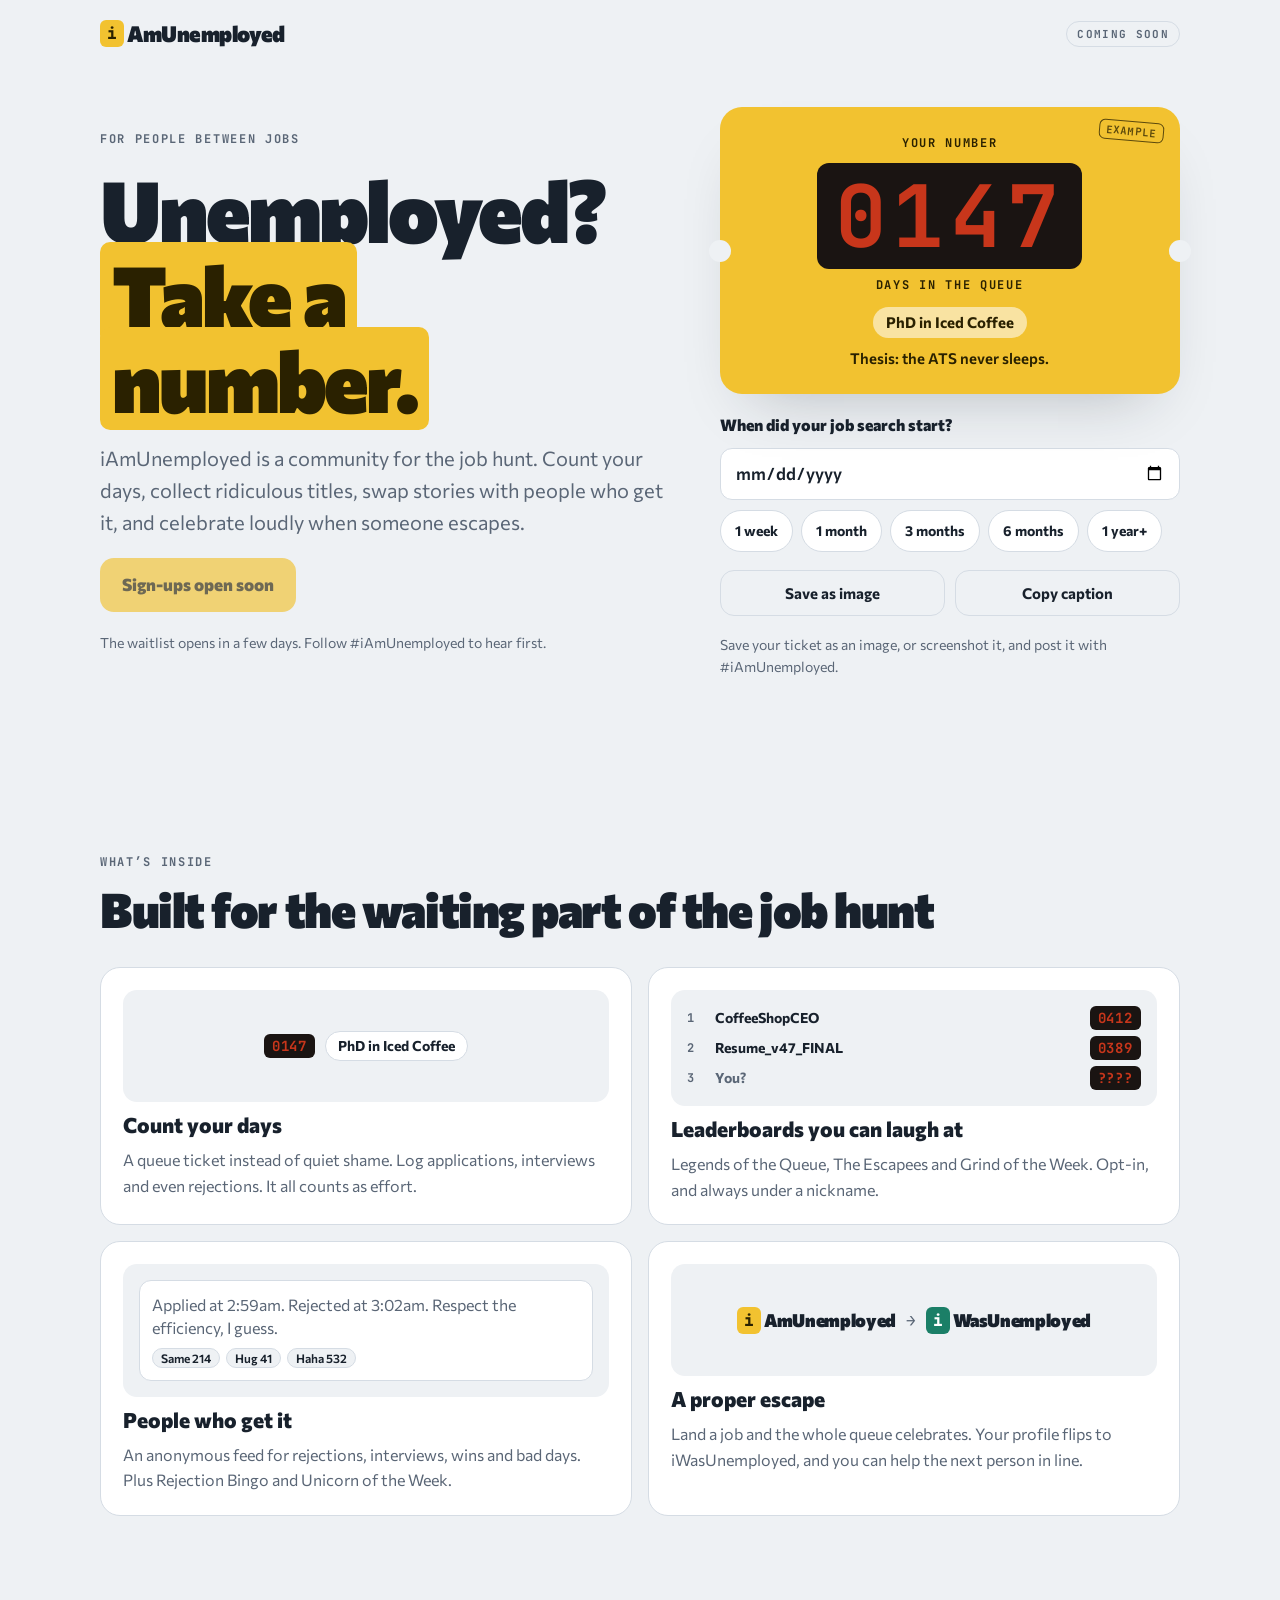
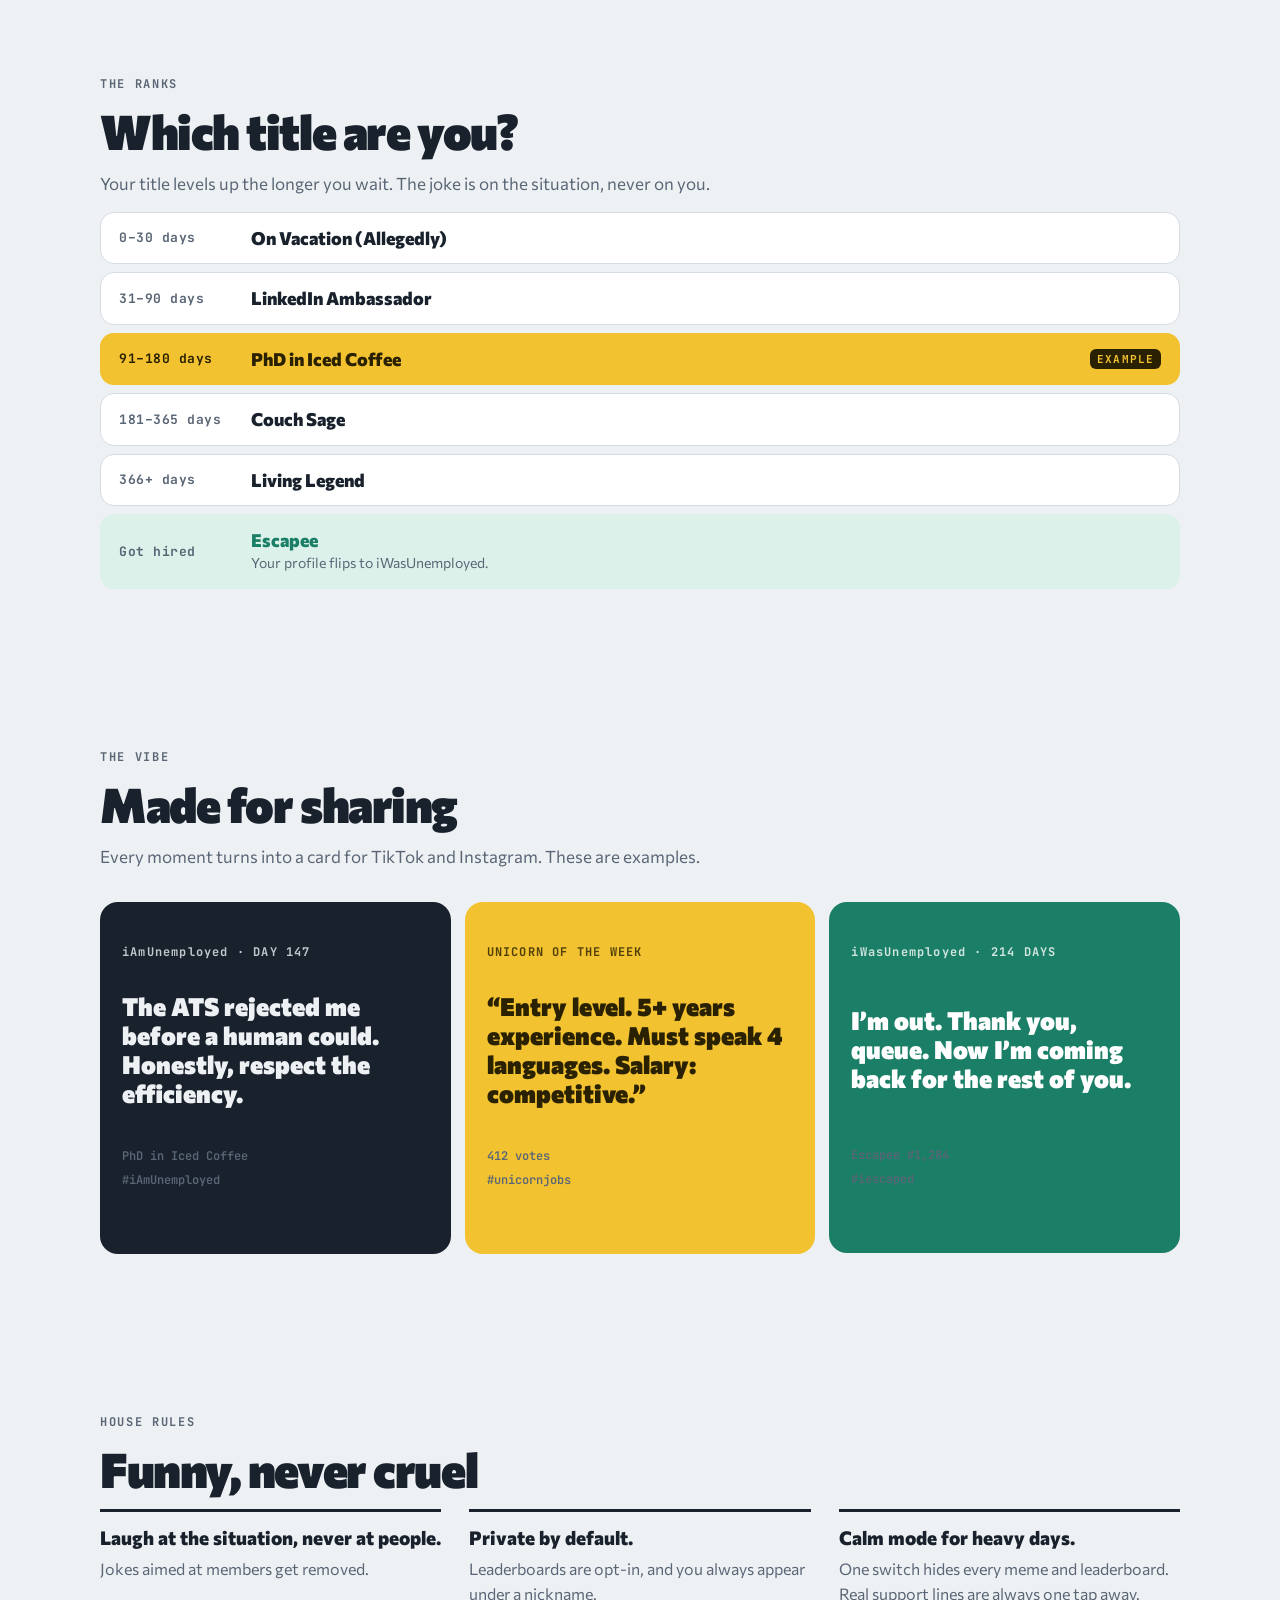
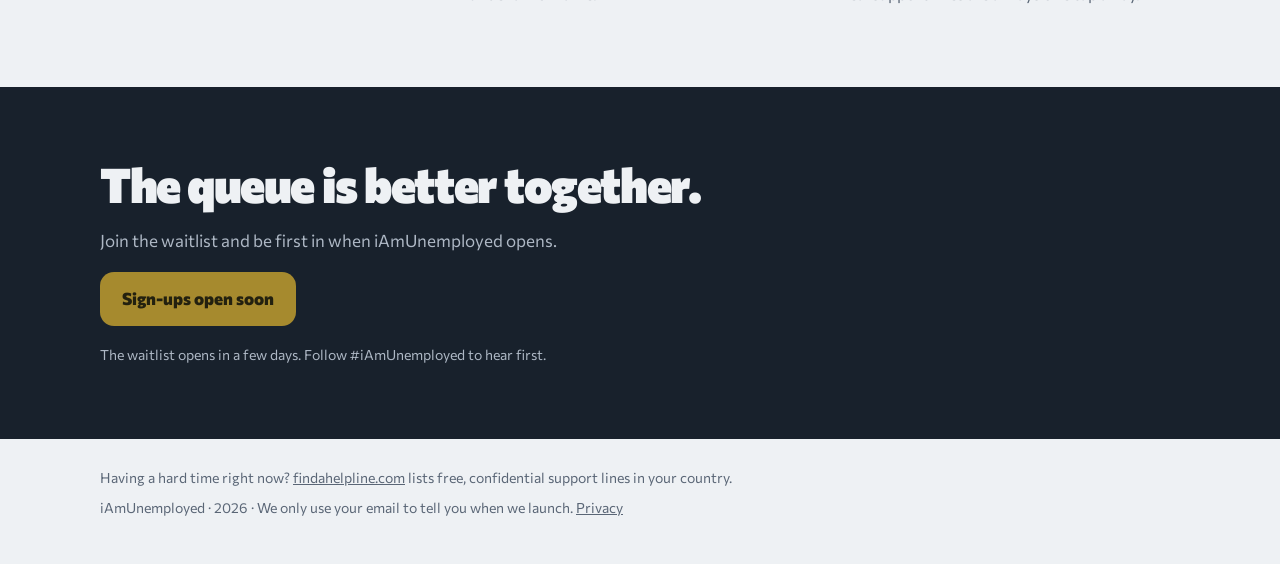
==== site/index.html @ 846696a0 "Add iAmUnemployed waitlist site, prototype and docs Co-Authored-By: Claude Opus 5.5 <noreply@anthrop" ====
<!doctype html>
<html lang="en">
<head>
<meta charset="utf-8">
<meta name="viewport" content="width=device-width, initial-scale=1">
<title>iAmUnemployed · Unemployed? Take a number.</title>
<meta name="description" content="A community for people between jobs. Count your days, collect ridiculous titles, swap stories with people who get it, and celebrate when someone escapes. Join the waitlist.">
<meta name="theme-color" content="#EEF1F4" media="(prefers-color-scheme: light)">
<meta name="theme-color" content="#11161C" media="(prefers-color-scheme: dark)">
<link rel="icon" href="favicon.svg" type="image/svg+xml">
<link rel="icon" href="favicon-32.png" sizes="32x32" type="image/png">
<link rel="apple-touch-icon" href="apple-touch-icon.png">

<!-- Link previews (WhatsApp, Messenger, X, LinkedIn). Replace YOUR-DOMAIN with your real domain, for example iamunemployed.co -->
<meta property="og:type" content="website">
<meta property="og:site_name" content="iAmUnemployed">
<meta property="og:title" content="Unemployed? Take a number.">
<meta property="og:description" content="A community for people between jobs. Count your days, collect ridiculous titles, and celebrate when someone escapes.">
<meta property="og:image" content="https://YOUR-DOMAIN/og-image.png">
<meta property="og:image:width" content="1200">
<meta property="og:image:height" content="630">
<meta property="og:image:alt" content="A yellow queue ticket: your number 0147, days in the queue, PhD in Iced Coffee.">
<meta name="twitter:card" content="summary_large_image">

<link rel="preconnect" href="https://fonts.googleapis.com">
<link rel="preconnect" href="https://fonts.gstatic.com" crossorigin>
<link rel="stylesheet" href="https://fonts.googleapis.com/css2?family=Commissioner:wght@400;500;600;700;800;900&family=JetBrains+Mono:wght@500;700&display=swap">

<!-- Visit counts without cookies. On Netlify (or any host other than Cloudflare Pages), remove the comment marks around
     the next line and paste your token from Cloudflare Web Analytics. On Cloudflare Pages you only turn it on in the dashboard.
<script defer src="https://static.cloudflareinsights.com/beacon.min.js" data-cf-beacon='{"token": "YOUR-TOKEN"}'></script>
-->

<style>
/* Layout: mobile-first single column; on wide screens the hero splits into the pitch (left) and the live queue ticket (right), then features, the rank ladder, example cards and house rules stack below, ending in a dark sign-up band */
:root{
  --bg:#EEF1F4; --paper:#FFFFFF; --ink:#18212C; --muted:#5A6676; --line:#D5DCE4;
  --ticket:#F2C230; --ticket-ink:#2A2100; --ticket-soft:#FBF0C9;
  --escape:#1B7F67; --on-escape:#FFFFFF; --escape-soft:#DCF1EA;
  --led:#C8361B; --led-bg:#1A1412;
  --band:#18212C; --on-band:#EEF1F4; --on-band-muted:#AEB8C5;
  --shadow:rgba(24,33,44,.28);
  --f-display:"Commissioner","Segoe UI",system-ui,sans-serif;
  --f-body:"Commissioner","Segoe UI",system-ui,sans-serif;
  --f-mono:"JetBrains Mono",ui-monospace,Consolas,monospace;
}
@media (prefers-color-scheme: dark){:root:not([data-theme="light"]){
  --bg:#11161C; --paper:#19202A; --ink:#E5EAF0; --muted:#9AA6B5; --line:#2B3542;
  --ticket:#E9B92B; --ticket-ink:#2A2100; --ticket-soft:#3A3112;
  --escape:#4CC3A2; --on-escape:#06231B; --escape-soft:#163A31;
  --led:#FF6A45; --led-bg:#0B0908;
  --band:#0A0E13; --on-band:#E5EAF0; --on-band-muted:#9AA6B5;
  --shadow:rgba(0,0,0,.6);
  color-scheme:dark}}
:root[data-theme="dark"]{
  --bg:#11161C; --paper:#19202A; --ink:#E5EAF0; --muted:#9AA6B5; --line:#2B3542;
  --ticket:#E9B92B; --ticket-ink:#2A2100; --ticket-soft:#3A3112;
  --escape:#4CC3A2; --on-escape:#06231B; --escape-soft:#163A31;
  --led:#FF6A45; --led-bg:#0B0908;
  --band:#0A0E13; --on-band:#E5EAF0; --on-band-muted:#9AA6B5;
  --shadow:rgba(0,0,0,.6);
  color-scheme:dark}

[hidden]{display:none!important}
*{box-sizing:border-box}
body{margin:0;background:var(--bg);color:var(--ink);font:17px/1.6 var(--f-body);-webkit-font-smoothing:antialiased}
button,input,textarea{font:inherit;color:inherit}
:focus-visible{outline:3px solid var(--ink);outline-offset:3px}
a{color:inherit}
.wrap{max-width:1120px;margin-inline:auto;padding-left:max(20px,env(safe-area-inset-left,0px));padding-right:max(20px,env(safe-area-inset-right,0px))}
.sr{position:absolute;width:1px;height:1px;margin:-1px;overflow:hidden;clip:rect(0 0 0 0);white-space:nowrap;border:0}
.eyebrow{font:700 12px var(--f-mono);letter-spacing:.14em;text-transform:uppercase;color:var(--muted);margin:0}
h1,h2,h3{font-family:var(--f-display);text-wrap:balance;margin:0}

/* top bar */
.top{display:flex;align-items:center;justify-content:space-between;gap:12px;padding-block:20px}
.logo{display:flex;align-items:center;font:900 22px/1 var(--f-display);letter-spacing:-.02em;white-space:nowrap}
.mark{display:inline-grid;place-items:center;width:24px;height:27px;margin-right:3px;border-radius:6px;background:var(--ticket);color:var(--ticket-ink);font:800 16px var(--f-mono);letter-spacing:0}
.mark.esc{background:var(--escape);color:var(--on-escape)}
.soon{font:700 11px var(--f-mono);letter-spacing:.12em;text-transform:uppercase;border:1px solid var(--line);border-radius:999px;padding:5px 10px;color:var(--muted);white-space:nowrap}

/* hero */
.hero{display:grid;grid-template-columns:minmax(0,1fr);gap:36px;align-items:center;padding-block:20px 64px}
@media (min-width:900px){.hero{grid-template-columns:minmax(0,1.1fr) minmax(0,.9fr);gap:56px;padding-block:40px 96px}}
.pitch{display:flex;flex-direction:column;align-items:flex-start;gap:20px;min-width:0}
h1{font-weight:900;font-size:clamp(2.7rem,8.6vw,5.3rem);line-height:1.0;letter-spacing:-.035em}
.hl{background:var(--ticket);color:var(--ticket-ink);padding:0 .14em;border-radius:.12em;-webkit-box-decoration-break:clone;box-decoration-break:clone}
.lede{font-size:clamp(1.06rem,2.3vw,1.25rem);color:var(--muted);max-width:34em;margin:0}
.btn{display:inline-flex;align-items:center;justify-content:center;gap:8px;font:800 17px/1.2 var(--f-body);border:0;border-radius:14px;padding:15px 22px;min-height:54px;text-decoration:none;text-align:center;cursor:pointer;background:var(--ink);color:var(--bg)}
.btn.ticket{background:var(--ticket);color:var(--ticket-ink)}
.btn.ghost{background:transparent;color:var(--ink);border:1.5px solid var(--line)}
.btn.small{min-height:46px;padding:10px 16px;font-size:15px;font-weight:700}
.btn[aria-disabled="true"]{opacity:.65;cursor:default}
.btn:disabled{opacity:.6;cursor:wait}
.note{font-size:14px;color:var(--muted);margin:0}

/* the ticket machine */
.machine{display:flex;flex-direction:column;gap:18px;width:100%;max-width:460px;justify-self:center;min-width:0}
.tk{position:relative;background:var(--ticket);color:var(--ticket-ink);border-radius:22px;padding:28px 24px 24px;text-align:center;display:flex;flex-direction:column;align-items:center;gap:6px;box-shadow:0 30px 60px -32px var(--shadow)}
.tk::before,.tk::after{content:"";position:absolute;top:50%;width:22px;height:22px;border-radius:50%;background:var(--bg);transform:translateY(-50%)}
.tk::before{left:-11px}.tk::after{right:-11px}
.tk-label,.tk-sub{font:700 12px var(--f-mono);letter-spacing:.14em;text-transform:uppercase}
.led{font:700 14px var(--f-mono);background:var(--led-bg);color:var(--led);padding:3px 8px;border-radius:6px;letter-spacing:.06em;font-variant-numeric:tabular-nums;white-space:nowrap}
.led.big{font-size:clamp(58px,17vw,86px);line-height:1.05;padding:8px 18px;border-radius:12px;margin:6px 0 2px}
.pill{display:inline-block;max-width:100%;overflow:hidden;text-overflow:ellipsis;white-space:nowrap;font:700 14px/1.4 var(--f-body);padding:4px 12px;border-radius:999px;background:var(--paper);border:1px solid var(--line)}
.pill.on-tk{background:rgba(255,255,255,.55);border-color:transparent;color:var(--ticket-ink);margin-top:8px;font-size:15px}
.tk-line{margin:4px 0 0;font-weight:600;font-size:15px;line-height:1.45;max-width:24em}
.stamp{position:absolute;top:14px;right:16px;font:700 10.5px var(--f-mono);letter-spacing:.12em;text-transform:uppercase;border:1.5px solid currentColor;border-radius:6px;padding:2px 6px;transform:rotate(5deg);opacity:.75}
.picker{display:flex;flex-direction:column;gap:10px}
.picker label{font-weight:800;font-size:16px}
input[type="date"]{width:100%;min-height:52px;font:600 17px var(--f-body);background:var(--paper);border:1.5px solid var(--line);border-radius:12px;padding:12px 14px}
.quick{display:flex;flex-wrap:wrap;gap:8px}
.chip{font:700 14px var(--f-body);border:1.5px solid var(--line);background:var(--paper);border-radius:999px;padding:8px 14px;min-height:42px;cursor:pointer}
.chip[aria-pressed="true"]{background:var(--ink);color:var(--bg);border-color:var(--ink)}
.share{display:flex;flex-wrap:wrap;gap:10px}
.share .btn{flex:1 1 150px}
#cap-fallback{width:100%;min-height:100px;font:500 15px/1.45 var(--f-body);background:var(--paper);border:1.5px solid var(--line);border-radius:12px;padding:10px 12px;resize:vertical}

/* sections */
.sec{padding-block:56px;display:flex;flex-direction:column;gap:14px}
@media (min-width:900px){.sec{padding-block:80px}}
h2{font-weight:900;font-size:clamp(1.9rem,5vw,3rem);line-height:1.05;letter-spacing:-.03em}
.sec-lede{color:var(--muted);max-width:40em;margin:0}
.sec-body{margin-top:18px}

.features{display:grid;grid-template-columns:minmax(0,1fr);gap:16px}
@media (min-width:720px){.features{grid-template-columns:repeat(2,minmax(0,1fr))}}
.feat{background:var(--paper);border:1px solid var(--line);border-radius:20px;padding:22px;display:flex;flex-direction:column;gap:10px;min-width:0}
.feat h3{font-weight:800;font-size:21px;line-height:1.2}
.feat p{margin:0;color:var(--muted);font-size:16px}
.art{background:var(--bg);border-radius:14px;padding:16px;min-height:112px;display:flex;flex-wrap:wrap;align-items:center;justify-content:center;gap:10px}
.mini-board{list-style:none;margin:0;padding:0;width:100%;display:flex;flex-direction:column;gap:6px}
.mini-board li{display:grid;grid-template-columns:18px minmax(0,1fr) auto;gap:10px;align-items:center;font-size:14px}
.mini-board li span:first-child{font:700 12px var(--f-mono);color:var(--muted)}
.mini-board b{overflow:hidden;text-overflow:ellipsis;white-space:nowrap}
.mini-board li.me b{color:var(--muted)}
.mini-post{width:100%;background:var(--paper);border:1px solid var(--line);border-radius:12px;padding:12px;font-size:14px;line-height:1.45}
.mini-post p{margin:0 0 8px}
.mini-reacts{display:flex;flex-wrap:wrap;gap:6px}
.mini-reacts span{font:600 12px var(--f-body);border:1px solid var(--line);border-radius:999px;padding:2px 8px;background:var(--bg)}
.flip{display:flex;flex-wrap:wrap;align-items:center;justify-content:center;gap:10px;font:900 18px/1 var(--f-display);letter-spacing:-.02em}
.flip .arrow{font:700 16px var(--f-mono);color:var(--muted)}
.flip span.word{display:flex;align-items:center}

.ladder{list-style:none;margin:0;padding:0;display:flex;flex-direction:column;gap:8px}
.ladder li{display:grid;grid-template-columns:118px minmax(0,1fr) auto;align-items:center;gap:14px;background:var(--paper);border:1px solid var(--line);border-radius:14px;padding:14px 18px}
.ladder .range{font:700 13px var(--f-mono);letter-spacing:.04em;color:var(--muted)}
.ladder .rank{min-width:0}
.ladder .rank b{display:block;font:800 18px/1.25 var(--f-display)}
.ladder .rank small{display:block;font-size:14px;color:var(--muted)}
.ladder .tag{font:700 11px var(--f-mono);letter-spacing:.1em;text-transform:uppercase;border-radius:6px;padding:3px 7px;background:var(--ticket-ink);color:var(--ticket);visibility:hidden}
.ladder li.current{background:var(--ticket);border-color:transparent;color:var(--ticket-ink)}
.ladder li.current .range,.ladder li.current .rank small{color:var(--ticket-ink)}
.ladder li.current .tag{visibility:visible}
.ladder li.esc{background:var(--escape-soft);border-color:transparent}
.ladder li.esc .rank b{color:var(--escape)}
@media (max-width:540px){.ladder li{grid-template-columns:minmax(0,1fr) auto;row-gap:2px}.ladder .range{grid-column:1 / -1}}

.memes{display:grid;grid-auto-flow:column;grid-auto-columns:minmax(240px,82%);gap:14px;overflow-x:auto;scroll-snap-type:x mandatory;padding-bottom:10px;scrollbar-width:thin}
.memes>*{scroll-snap-align:start}
@media (min-width:820px){.memes{grid-auto-flow:row;grid-template-columns:repeat(3,minmax(0,1fr));overflow:visible;padding-bottom:0}}
.meme{aspect-ratio:1/1;max-width:100%;border-radius:18px;padding:22px;display:flex;flex-direction:column;justify-content:space-between;gap:12px;background:var(--ink);color:var(--bg)}
.meme .top{font:700 12px var(--f-mono);letter-spacing:.1em;opacity:.8}
.meme .big{font:900 clamp(20px,2.3vw,25px)/1.16 var(--f-display)}
.meme .foot{display:flex;justify-content:space-between;gap:8px;font:600 12px var(--f-mono)}
.meme.y{background:var(--ticket);color:var(--ticket-ink)}
.meme.g{background:var(--escape);color:var(--on-escape)}

.rules{list-style:none;margin:0;padding:0;display:grid;grid-template-columns:minmax(0,1fr);gap:22px}
@media (min-width:820px){.rules{grid-template-columns:repeat(3,minmax(0,1fr));gap:28px}}
.rules li{border-top:3px solid var(--ink);padding-top:14px;color:var(--muted);font-size:16px}
.rules b{display:block;color:var(--ink);font:800 19px/1.25 var(--f-display);margin-bottom:6px}

.band{background:var(--band);color:var(--on-band)}
.band-inner{padding-block:72px;display:flex;flex-direction:column;align-items:flex-start;gap:18px}
.band h2{color:var(--on-band)}
.band p{margin:0;color:var(--on-band-muted);max-width:36em}
.band .note{color:var(--on-band-muted)}

.foot{padding-block:28px 44px;display:flex;flex-direction:column;gap:8px;font-size:14px;color:var(--muted)}
.foot p{margin:0;max-width:60em}

.toast{position:fixed;z-index:20;left:50%;bottom:calc(20px + env(safe-area-inset-bottom,0px));transform:translateX(-50%);width:max-content;max-width:calc(100% - 32px);background:var(--ink);color:var(--bg);border-radius:12px;padding:12px 16px;font:600 15px/1.4 var(--f-body);text-align:center;box-shadow:0 12px 30px -10px var(--shadow)}
@media (prefers-reduced-motion:no-preference){
  .toast:not([hidden]){animation:pop .2s ease-out}
  .chip:active,.btn:active{transform:scale(.98)}
}
@keyframes pop{from{opacity:0;transform:translate(-50%,8px)}to{opacity:1;transform:translate(-50%,0)}}
</style>
</head>
<body>

<header class="top wrap">
  <div class="logo"><span class="mark" aria-hidden="true">i</span><span aria-hidden="true">AmUnemployed</span><span class="sr">iAmUnemployed</span></div>
  <span class="soon">Coming soon</span>
</header>

<main>
  <section class="hero wrap" aria-labelledby="hero-h">
    <div class="pitch">
      <p class="eyebrow">For people between jobs</p>
      <h1 id="hero-h">Unemployed? <span class="hl">Take a number.</span></h1>
      <p class="lede">iAmUnemployed is a community for the job hunt. Count your days, collect ridiculous titles, swap stories with people who get it, and celebrate loudly when someone escapes.</p>
      <a class="btn ticket" data-cta data-label="Save my spot in the queue" href="#" target="_blank" rel="noopener">Save my spot in the queue</a>
      <p class="note" data-cta-note data-live="Free. Launching in English first. One email when it’s ready.">Free. Launching in English first. One email when it’s ready.</p>
    </div>

    <div class="machine">
      <div class="tk" id="tk">
        <span class="stamp" id="stamp">Example</span>
        <div class="tk-label">Your number</div>
        <span class="led big" id="tk-num" aria-hidden="true">0147</span>
        <div class="tk-sub">days in the queue</div>
        <span class="pill on-tk" id="tk-title">PhD in Iced Coffee</span>
        <p class="tk-line" id="tk-line">Thesis: the ATS never sleeps.</p>
      </div>
      <p class="sr" id="tk-live" aria-live="polite"></p>
      <form class="picker" id="picker" novalidate>
        <label for="start">When did your job search start?</label>
        <input type="date" id="start">
        <div class="quick" role="group" aria-label="Quick picks">
          <button type="button" class="chip" data-days="7" aria-pressed="false">1 week</button>
          <button type="button" class="chip" data-days="30" aria-pressed="false">1 month</button>
          <button type="button" class="chip" data-days="91" aria-pressed="false">3 months</button>
          <button type="button" class="chip" data-days="182" aria-pressed="false">6 months</button>
          <button type="button" class="chip" data-days="366" aria-pressed="false">1 year+</button>
        </div>
      </form>
      <div class="share">
        <button type="button" class="btn ghost small" id="save-img" hidden>Save as image</button>
        <button type="button" class="btn ghost small" id="copy-cap">Copy caption</button>
      </div>
      <p class="note" id="share-note">Screenshot your ticket and post it with #iAmUnemployed.</p>
      <label class="sr" for="cap-fallback">Caption to copy</label>
      <textarea id="cap-fallback" readonly hidden></textarea>
    </div>
  </section>

  <section class="sec wrap" aria-labelledby="what-h">
    <p class="eyebrow">What’s inside</p>
    <h2 id="what-h">Built for the waiting part of the job hunt</h2>
    <div class="features sec-body">
      <article class="feat">
        <div class="art" aria-hidden="true"><span class="led">0147</span><span class="pill">PhD in Iced Coffee</span></div>
        <h3>Count your days</h3>
        <p>A queue ticket instead of quiet shame. Log applications, interviews and even rejections. It all counts as effort.</p>
      </article>
      <article class="feat">
        <div class="art" aria-hidden="true">
          <ol class="mini-board">
            <li><span>1</span><b>CoffeeShopCEO</b><span class="led">0412</span></li>
            <li><span>2</span><b>Resume_v47_FINAL</b><span class="led">0389</span></li>
            <li class="me"><span>3</span><b>You?</b><span class="led">????</span></li>
          </ol>
        </div>
        <h3>Leaderboards you can laugh at</h3>
        <p>Legends of the Queue, The Escapees and Grind of the Week. Opt-in, and always under a nickname.</p>
      </article>
      <article class="feat">
        <div class="art" aria-hidden="true">
          <div class="mini-post"><p>Applied at 2:59am. Rejected at 3:02am. Respect the efficiency, I guess.</p><div class="mini-reacts"><span>Same 214</span><span>Hug 41</span><span>Haha 532</span></div></div>
        </div>
        <h3>People who get it</h3>
        <p>An anonymous feed for rejections, interviews, wins and bad days. Plus Rejection Bingo and Unicorn of the Week.</p>
      </article>
      <article class="feat">
        <div class="art" aria-hidden="true">
          <div class="flip"><span class="word"><span class="mark">i</span>AmUnemployed</span><span class="arrow">→</span><span class="word"><span class="mark esc">i</span>WasUnemployed</span></div>
        </div>
        <h3>A proper escape</h3>
        <p>Land a job and the whole queue celebrates. Your profile flips to iWasUnemployed, and you can help the next person in line.</p>
      </article>
    </div>
  </section>

  <section class="sec wrap" aria-labelledby="ladder-h">
    <p class="eyebrow">The ranks</p>
    <h2 id="ladder-h">Which title are you?</h2>
    <p class="sec-lede">Your title levels up the longer you wait. The joke is on the situation, never on you.</p>
    <ol class="ladder sec-body" id="ladder">
      <li data-tier="0"><span class="range">0–30 days</span><span class="rank"><b>On Vacation (Allegedly)</b></span><span class="tag">You</span></li>
      <li data-tier="1"><span class="range">31–90 days</span><span class="rank"><b>LinkedIn Ambassador</b></span><span class="tag">You</span></li>
      <li data-tier="2"><span class="range">91–180 days</span><span class="rank"><b>PhD in Iced Coffee</b></span><span class="tag">You</span></li>
      <li data-tier="3"><span class="range">181–365 days</span><span class="rank"><b>Couch Sage</b></span><span class="tag">You</span></li>
      <li data-tier="4"><span class="range">366+ days</span><span class="rank"><b>Living Legend</b></span><span class="tag">You</span></li>
      <li class="esc"><span class="range">Got hired</span><span class="rank"><b>Escapee</b><small>Your profile flips to iWasUnemployed.</small></span><span class="tag">You</span></li>
    </ol>
  </section>

  <section class="sec wrap" aria-labelledby="vibe-h">
    <p class="eyebrow">The vibe</p>
    <h2 id="vibe-h">Made for sharing</h2>
    <p class="sec-lede">Every moment turns into a card for TikTok and Instagram. These are examples.</p>
    <div class="memes sec-body">
      <div class="meme"><span class="top">iAmUnemployed · DAY 147</span><span class="big">The ATS rejected me before a human could. Honestly, respect the efficiency.</span><span class="foot"><span>PhD in Iced Coffee</span><span>#iAmUnemployed</span></span></div>
      <div class="meme y"><span class="top">UNICORN OF THE WEEK</span><span class="big">“Entry level. 5+ years experience. Must speak 4 languages. Salary: competitive.”</span><span class="foot"><span>412 votes</span><span>#unicornjobs</span></span></div>
      <div class="meme g"><span class="top">iWasUnemployed · 214 DAYS</span><span class="big">I’m out. Thank you, queue. Now I’m coming back for the rest of you.</span><span class="foot"><span>Escapee #1,284</span><span>#iescaped</span></span></div>
    </div>
  </section>

  <section class="sec wrap" aria-labelledby="rules-h">
    <p class="eyebrow">House rules</p>
    <h2 id="rules-h">Funny, never cruel</h2>
    <ul class="rules sec-body">
      <li><b>Laugh at the situation, never at people.</b>Jokes aimed at members get removed.</li>
      <li><b>Private by default.</b>Leaderboards are opt-in, and you always appear under a nickname.</li>
      <li><b>Calm mode for heavy days.</b>One switch hides every meme and leaderboard. Real support lines are always one tap away.</li>
    </ul>
  </section>

  <section class="band" aria-labelledby="band-h">
    <div class="wrap band-inner">
      <h2 id="band-h">The queue is better together.</h2>
      <p>Join the waitlist and be first in when iAmUnemployed opens.</p>
      <a class="btn ticket" data-cta data-label="Save my spot in the queue" href="#" target="_blank" rel="noopener">Save my spot in the queue</a>
      <p class="note" data-cta-note data-live="Free. Launching in English first. One email when it’s ready, nothing else.">Free. Launching in English first. One email when it’s ready, nothing else.</p>
    </div>
  </section>
</main>

<footer class="foot wrap">
  <p>Having a hard time right now? <a href="https://findahelpline.com" target="_blank" rel="noopener noreferrer">findahelpline.com</a> lists free, confidential support lines in your country.</p>
  <p>iAmUnemployed · 2026 · We only use your email to tell you when we launch. <a href="privacy.html">Privacy</a></p>
</footer>

<div class="toast" id="toast" role="status" aria-live="polite" hidden></div>

<script>
(() => {
'use strict';

/* ============================================================
   WAITLIST LINK: paste your form link between the quotes.
   Optional tokens for pre-filled links: {source} comes from ?utm_source=... or #tiktok / #instagram,
   {start} is the visitor's start date (YYYY-MM-DD) and {days} their day count.
   ============================================================ */
const WAITLIST_URL = '';

const $ = s => document.querySelector(s);
const $$ = s => Array.from(document.querySelectorAll(s));
const pad = n => String(Math.max(0, Math.min(9999, n))).padStart(4, '0');
const ymd = d => `${d.getFullYear()}-${String(d.getMonth() + 1).padStart(2, '0')}-${String(d.getDate()).padStart(2, '0')}`;
const parseYmd = s => { const [y, m, d] = s.split('-').map(Number); return new Date(y, m - 1, d); };
const todayStr = () => ymd(new Date());
const addDays = (s, n) => { const d = parseYmd(s); d.setDate(d.getDate() + n); return ymd(d); };
const diffDays = (a, b) => Math.round((parseYmd(b) - parseYmd(a)) / 86400000);
const isYmd = s => /^\d{4}-\d{2}-\d{2}$/.test(s) && !isNaN(parseYmd(s).getTime());
const reduced = !!(window.matchMedia && matchMedia('(prefers-reduced-motion: reduce)').matches);
const coarse = !!(window.matchMedia && matchMedia('(pointer: coarse)').matches);

const TITLES = [
  [0, 30, 'On Vacation (Allegedly)', 'It’s not a vacation if you check LinkedIn every hour.'],
  [31, 90, 'LinkedIn Ambassador', 'Open to work. Also open to snacks.'],
  [91, 180, 'PhD in Iced Coffee', 'Thesis: the ATS never sleeps.'],
  [181, 365, 'Couch Sage', 'I have read every rejection template ever written.'],
  [366, Infinity, 'Living Legend', 'They will tell stories about this queue.']
];
const tierOf = d => Math.max(0, TITLES.findIndex(t => d >= t[0] && d <= t[1]));

const SOURCES = {tiktok: 'tiktok', instagram: 'instagram', ig: 'instagram', x: 'x', twitter: 'x', reddit: 'reddit', linkedin: 'linkedin', facebook: 'facebook', friend: 'friend', whatsapp: 'whatsapp'};
const params = new URLSearchParams(location.search);
const SOURCE = SOURCES[(params.get('utm_source') || params.get('src') || (location.hash || '').slice(1)).toLowerCase()] || 'direct';

const KEY = 'iamunemployed-landing-start';
let cur = {days: 147, start: '', example: true, quick: null};

/* toast */
let toastTimer = 0;
function toast(msg) {
  const el = $('#toast');
  el.hidden = true; void el.offsetWidth;
  el.textContent = msg; el.hidden = false;
  clearTimeout(toastTimer);
  toastTimer = setTimeout(() => { el.hidden = true; }, 3400);
}

/* the LED number rolls to its new value */
let shown = 147, rollId = 0;
function rollTo(n) {
  const el = $('#tk-num');
  const id = ++rollId;
  if (reduced || Math.abs(n - shown) < 2) { shown = n; el.textContent = pad(n); return; }
  const from = shown, t0 = performance.now(), dur = 650;
  const step = t => {
    if (id !== rollId) return;
    const k = Math.min(1, (t - t0) / dur), e = 1 - Math.pow(1 - k, 3);
    el.textContent = pad(Math.round(from + (n - from) * e));
    if (k < 1) requestAnimationFrame(step); else shown = n;
  };
  requestAnimationFrame(step);
}

/* waitlist links */
function waitlistUrl() {
  if (!WAITLIST_URL) return '';
  return WAITLIST_URL
    .replace(/\{source\}/g, encodeURIComponent(SOURCE))
    .replace(/\{start\}/g, cur.example ? '' : encodeURIComponent(cur.start))
    .replace(/\{days\}/g, cur.example ? '' : String(cur.days));
}
function updateCtas() {
  const url = waitlistUrl();
  $$('[data-cta]').forEach(a => {
    if (url) { a.href = url; a.removeAttribute('aria-disabled'); a.textContent = a.dataset.label; }
    else { a.removeAttribute('href'); a.setAttribute('aria-disabled', 'true'); a.textContent = 'Sign-ups open soon'; }
  });
  $$('[data-cta-note]').forEach(p => { p.textContent = url ? p.dataset.live : 'The waitlist opens in a few days. Follow #iAmUnemployed to hear first.'; });
}

function render(animate) {
  const d = cur.days, t = TITLES[tierOf(d)];
  if (animate) rollTo(d); else { shown = d; $('#tk-num').textContent = pad(d); }
  $('#tk-title').textContent = t[2];
  $('#tk-line').textContent = t[3];
  $('#stamp').hidden = !cur.example;
  $$('#ladder li[data-tier]').forEach(li => {
    li.classList.toggle('current', Number(li.dataset.tier) === tierOf(d));
    li.querySelector('.tag').textContent = cur.example ? 'Example' : 'You';
  });
  $$('.quick .chip').forEach(c => c.setAttribute('aria-pressed', String(!cur.example && Number(c.dataset.days) === cur.quick)));
  updateCtas();
}
function announce() {
  const t = TITLES[tierOf(cur.days)];
  $('#tk-live').textContent = `Your number is ${cur.days}. Your title: ${t[2]}.`;
}
function remember(v) { try { localStorage.setItem(KEY, v); } catch (e) { /* storage unavailable */ } }
function setStart(v, quick) {
  cur = {days: Math.max(0, diffDays(v, todayStr())), start: v, example: false, quick: quick || null};
  remember(v); render(true); announce();
}

/* date picker and quick picks */
const startEl = $('#start');
startEl.max = todayStr();
startEl.addEventListener('change', () => {
  const v = startEl.value;
  if (!isYmd(v)) return;
  if (v > todayStr()) { toast('That date is in the future. Pick the day your search started.'); return; }
  setStart(v, null);
});
$$('.quick .chip').forEach(c => c.addEventListener('click', () => {
  const n = Number(c.dataset.days), v = addDays(todayStr(), -n);
  startEl.value = v;
  setStart(v, n);
}));
$('#picker').addEventListener('submit', e => e.preventDefault());
function nudge() { toast('Pick your start date first, so the ticket shows your number.'); startEl.focus(); }

/* caption */
function caption() {
  const t = TITLES[tierOf(cur.days)];
  return `Day ${cur.days} of being unemployed. Current title: ${t[2]}. ${t[3]} #iAmUnemployed #dayXunemployed`;
}
$('#copy-cap').addEventListener('click', () => {
  if (cur.example) { nudge(); return; }
  const text = caption();
  const fallback = () => { const ta = $('#cap-fallback'); ta.value = text; ta.hidden = false; ta.focus(); ta.select(); toast('Copy the caption from the box below.'); };
  try {
    const p = navigator.clipboard && navigator.clipboard.writeText(text);
    if (!p) { fallback(); return; }
    p.then(() => toast('Caption copied. Paste it with your ticket.'), fallback);
  } catch (e) { fallback(); }
});

/* the shareable image, drawn on a canvas (1080 x 1350, portrait for TikTok and Instagram) */
function rr(x, X, Y, W, H, R) {
  x.beginPath();
  if (x.roundRect) x.roundRect(X, Y, W, H, R);
  else { x.moveTo(X + R, Y); x.arcTo(X + W, Y, X + W, Y + H, R); x.arcTo(X + W, Y + H, X, Y + H, R); x.arcTo(X, Y + H, X, Y, R); x.arcTo(X, Y, X + W, Y, R); x.closePath(); }
}
function wrapText(x, text, cx, y, maxW, lh) {
  const words = text.split(' '), lines = [];
  let line = '';
  for (const w of words) { const test = line ? line + ' ' + w : w; if (x.measureText(test).width > maxW && line) { lines.push(line); line = w; } else line = test; }
  if (line) lines.push(line);
  lines.forEach((l, i) => x.fillText(l, cx, y + i * lh));
}
async function drawCard(d) {
  const t = TITLES[tierOf(d)];
  try { await Promise.all(['900 72px Commissioner', '800 50px Commissioner', '600 40px Commissioner', '700 200px "JetBrains Mono"', '700 34px "JetBrains Mono"'].map(f => document.fonts.load(f))); } catch (e) { /* fall back to system fonts */ }
  const W = 1080, H = 1350, c = document.createElement('canvas');
  c.width = W; c.height = H;
  const x = c.getContext('2d');
  const NIGHT = '#18212C', YEL = '#F2C230', YINK = '#2A2100', LEDBG = '#1A1412', LED = '#FF5A36', LIGHT = '#EEF1F4';
  const ls = v => { if ('letterSpacing' in x) x.letterSpacing = v; };
  x.fillStyle = NIGHT; x.fillRect(0, 0, W, H);
  const tx = 80, ty = 130, tw = W - 160, th = 920;
  rr(x, tx, ty, tw, th, 56); x.fillStyle = YEL; x.fill();
  x.fillStyle = NIGHT;
  x.beginPath(); x.arc(tx, ty + th / 2, 42, 0, Math.PI * 2); x.fill();
  x.beginPath(); x.arc(tx + tw, ty + th / 2, 42, 0, Math.PI * 2); x.fill();
  x.textAlign = 'center'; x.textBaseline = 'alphabetic'; x.fillStyle = YINK;
  x.font = '700 34px "JetBrains Mono", monospace'; ls('6px'); x.fillText('YOUR NUMBER', W / 2, ty + 100); ls('0px');
  const lw = 700, lh = 260, lx = (W - lw) / 2, ly = ty + 140;
  rr(x, lx, ly, lw, lh, 28); x.fillStyle = LEDBG; x.fill();
  x.fillStyle = LED; x.font = '700 200px "JetBrains Mono", monospace'; x.textBaseline = 'middle'; ls('12px');
  x.fillText(pad(d), W / 2, ly + lh / 2 + 6); ls('0px'); x.textBaseline = 'alphabetic';
  x.fillStyle = YINK; x.font = '700 34px "JetBrains Mono", monospace'; ls('6px'); x.fillText('DAYS IN THE QUEUE', W / 2, ly + lh + 72); ls('0px');
  x.font = '800 50px Commissioner, sans-serif';
  const pw = Math.min(tw - 120, x.measureText(t[2]).width + 72), py = ly + lh + 112;
  rr(x, (W - pw) / 2, py, pw, 88, 44); x.fillStyle = 'rgba(255,255,255,0.6)'; x.fill();
  x.fillStyle = YINK; x.fillText(t[2], W / 2, py + 61);
  x.font = '600 40px Commissioner, sans-serif'; wrapText(x, t[3], W / 2, py + 170, tw - 200, 54);
  x.fillStyle = LIGHT; x.font = '900 72px Commissioner, sans-serif'; x.fillText('iAmUnemployed', W / 2, H - 150);
  x.fillStyle = YEL; x.font = '700 34px "JetBrains Mono", monospace'; x.fillText('#iAmUnemployed  #dayXunemployed', W / 2, H - 86);
  return new Promise((res, rej) => c.toBlob(b => (b ? res(b) : rej({code: 'unavailable'})), 'image/png'));
}

/* saving: inside Claude the viewer's save prompt; on phones the share sheet; elsewhere a normal download */
const saveBtn = $('#save-img');
const inClaude = !!(window.claude && typeof window.claude.use === 'function');
const shareFiles = !inClaude && coarse && typeof navigator.canShare === 'function';
let downloads = null;
function showSave() {
  saveBtn.hidden = false;
  if (shareFiles) saveBtn.textContent = 'Share image';
  $('#share-note').textContent = 'Save your ticket as an image, or screenshot it, and post it with #iAmUnemployed.';
}
if (inClaude) {
  window.claude.use('downloads').then(ns => { downloads = ns; if (ns) showSave(); }, () => {});
} else {
  showSave();
}
function plainDownload(blob, name) {
  const url = URL.createObjectURL(blob);
  const a = document.createElement('a');
  a.href = url; a.download = name;
  document.body.appendChild(a); a.click(); a.remove();
  setTimeout(() => URL.revokeObjectURL(url), 5000);
}
saveBtn.addEventListener('click', async () => {
  if (cur.example) { nudge(); return; }
  saveBtn.disabled = true;
  const name = `iamunemployed-day-${cur.days}.png`;
  try {
    const blob = await drawCard(cur.days);
    if (downloads) {
      await downloads.save({filename: name, data: blob});
      toast('Saved. Post it with #iAmUnemployed.');
    } else if (!inClaude) {
      const file = typeof File === 'function' ? new File([blob], name, {type: 'image/png'}) : null;
      if (shareFiles && file && navigator.canShare({files: [file]})) {
        try { await navigator.share({files: [file], text: caption()}); }
        catch (err) { if (!err || err.name !== 'AbortError') plainDownload(blob, name); }
      } else {
        plainDownload(blob, name);
      }
    }
  } catch (e) {
    const code = e && e.code;
    if (code === 'declined') { /* the viewer said no */ }
    else if (code === 'rate_limited') toast('One moment, then try again.');
    else { toast('Saving isn’t available here. Screenshot your ticket instead.'); saveBtn.hidden = true; }
  } finally {
    saveBtn.disabled = false;
  }
});

/* start: a returning visitor sees their own ticket */
try {
  const v = localStorage.getItem(KEY);
  if (v && isYmd(v) && v <= todayStr()) { startEl.value = v; cur = {days: diffDays(v, todayStr()), start: v, example: false, quick: null}; }
} catch (e) { /* storage unavailable */ }
render(false);
})();
</script>
</body>
</html>
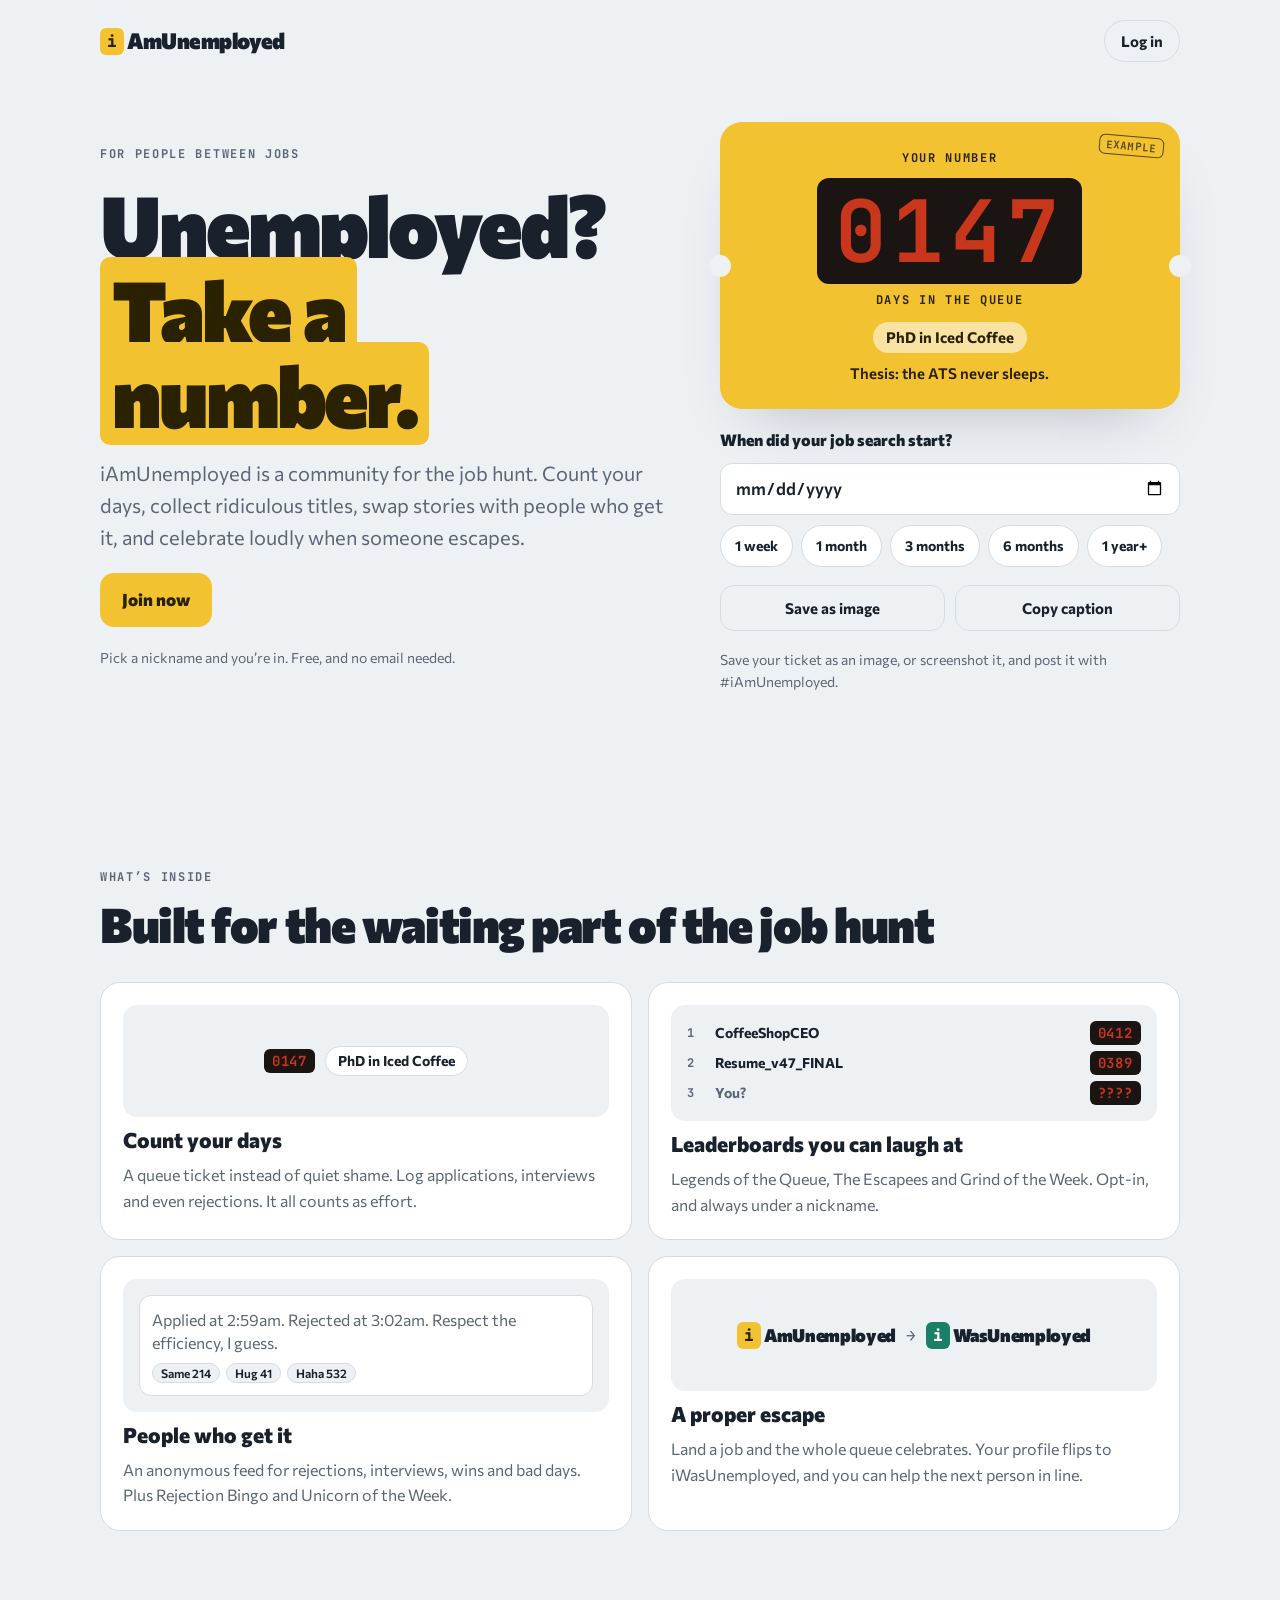
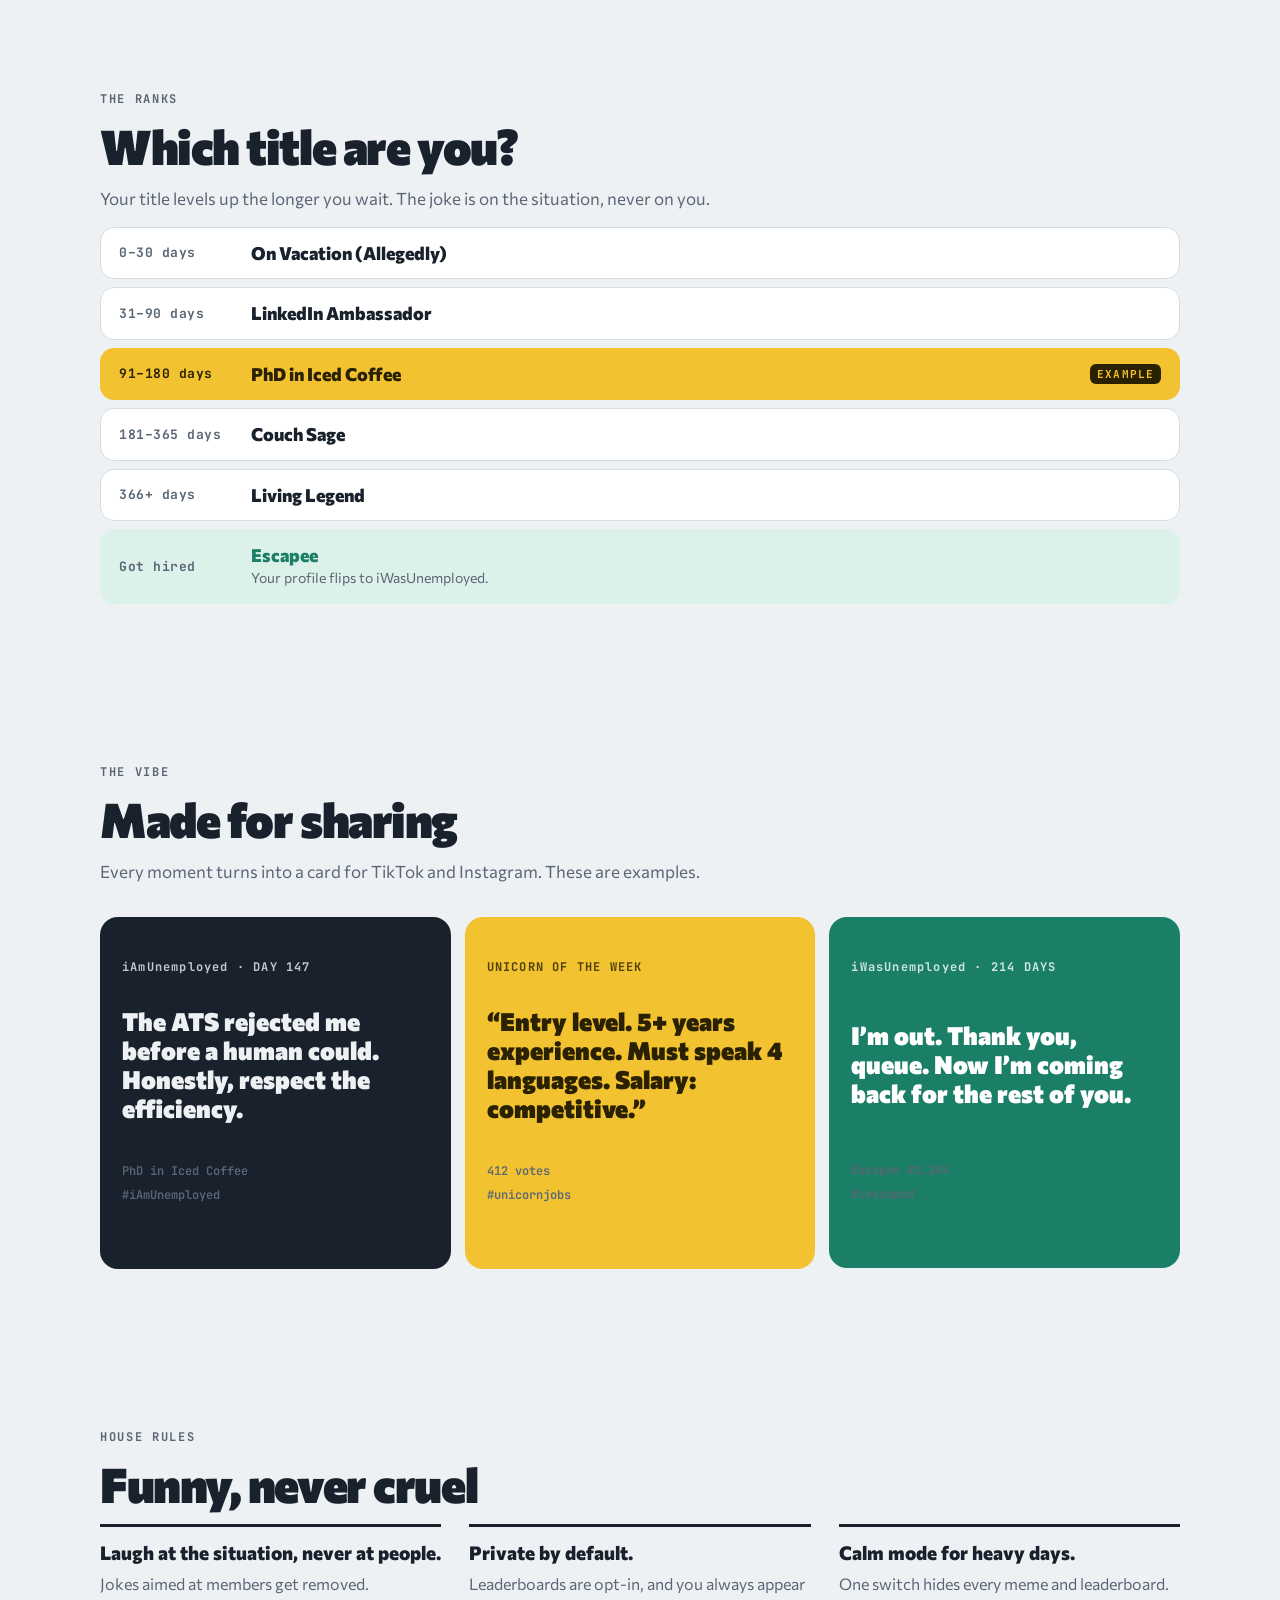
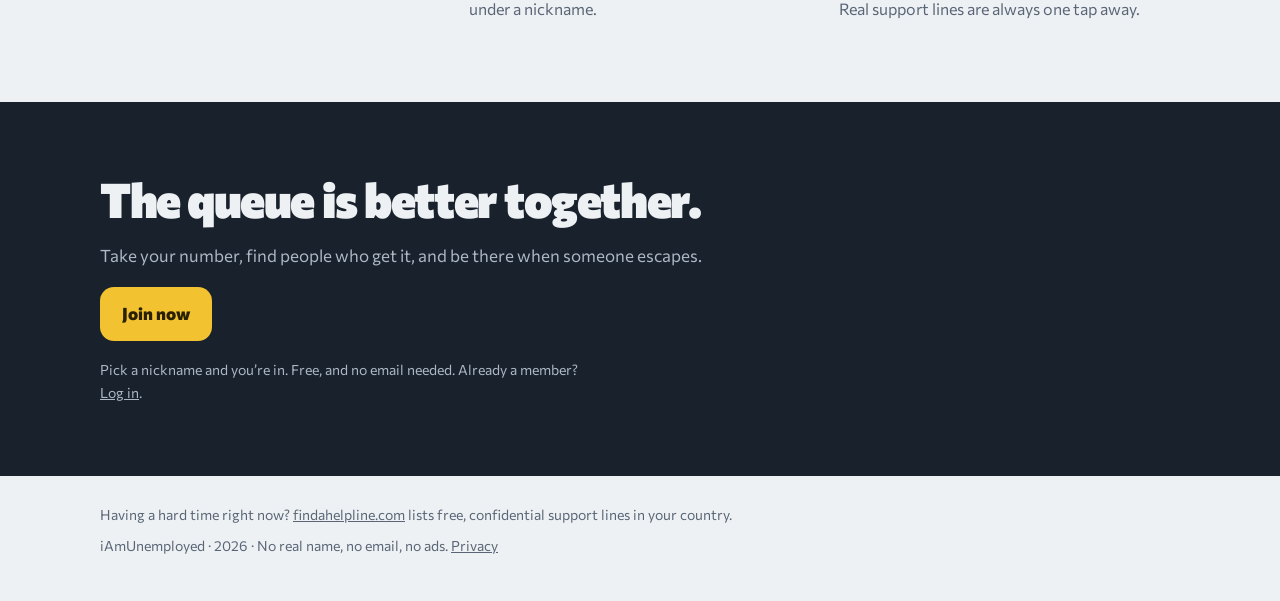
==== commit 09baf050: "Point the homepage at the live app instead of a waitlist The app is open, but the homepage still sai" ====
--- a/site/index.html
+++ b/site/index.html
@@ -4,7 +4,7 @@
 <meta charset="utf-8">
 <meta name="viewport" content="width=device-width, initial-scale=1">
 <title>iAmUnemployed · Unemployed? Take a number.</title>
-<meta name="description" content="A community for people between jobs. Count your days, collect ridiculous titles, swap stories with people who get it, and celebrate when someone escapes. Join the waitlist.">
+<meta name="description" content="A community for people between jobs. Count your days, collect ridiculous titles, swap stories with people who get it, and celebrate when someone escapes. Free, no email needed.">
 <meta name="theme-color" content="#EEF1F4" media="(prefers-color-scheme: light)">
 <meta name="theme-color" content="#11161C" media="(prefers-color-scheme: dark)">
 <link rel="icon" href="favicon.svg" type="image/svg+xml">
@@ -77,7 +77,7 @@
 .logo{display:flex;align-items:center;font:900 22px/1 var(--f-display);letter-spacing:-.02em;white-space:nowrap}
 .mark{display:inline-grid;place-items:center;width:24px;height:27px;margin-right:3px;border-radius:6px;background:var(--ticket);color:var(--ticket-ink);font:800 16px var(--f-mono);letter-spacing:0}
 .mark.esc{background:var(--escape);color:var(--on-escape)}
-.soon{font:700 11px var(--f-mono);letter-spacing:.12em;text-transform:uppercase;border:1px solid var(--line);border-radius:999px;padding:5px 10px;color:var(--muted);white-space:nowrap}
+.login{font:700 15px var(--f-body);border:1.5px solid var(--line);border-radius:999px;padding:8px 16px;min-height:42px;display:inline-flex;align-items:center;text-decoration:none;white-space:nowrap}
 
 /* hero */
 .hero{display:grid;grid-template-columns:minmax(0,1fr);gap:36px;align-items:center;padding-block:20px 64px}
@@ -192,7 +192,7 @@
 
 <header class="top wrap">
   <div class="logo"><span class="mark" aria-hidden="true">i</span><span aria-hidden="true">AmUnemployed</span><span class="sr">iAmUnemployed</span></div>
-  <span class="soon">Coming soon</span>
+  <a class="login" href="app/#login">Log in</a>
 </header>
 
 <main>
@@ -201,8 +201,8 @@
       <p class="eyebrow">For people between jobs</p>
       <h1 id="hero-h">Unemployed? <span class="hl">Take a number.</span></h1>
       <p class="lede">iAmUnemployed is a community for the job hunt. Count your days, collect ridiculous titles, swap stories with people who get it, and celebrate loudly when someone escapes.</p>
-      <a class="btn ticket" data-cta data-label="Save my spot in the queue" href="#" target="_blank" rel="noopener">Save my spot in the queue</a>
-      <p class="note" data-cta-note data-live="Free. Launching in English first. One email when it’s ready.">Free. Launching in English first. One email when it’s ready.</p>
+      <a class="btn ticket" href="app/">Join now</a>
+      <p class="note">Pick a nickname and you’re in. Free, and no email needed.</p>
     </div>
 
     <div class="machine">
@@ -311,16 +311,16 @@
   <section class="band" aria-labelledby="band-h">
     <div class="wrap band-inner">
       <h2 id="band-h">The queue is better together.</h2>
-      <p>Join the waitlist and be first in when iAmUnemployed opens.</p>
-      <a class="btn ticket" data-cta data-label="Save my spot in the queue" href="#" target="_blank" rel="noopener">Save my spot in the queue</a>
-      <p class="note" data-cta-note data-live="Free. Launching in English first. One email when it’s ready, nothing else.">Free. Launching in English first. One email when it’s ready, nothing else.</p>
+      <p>Take your number, find people who get it, and be there when someone escapes.</p>
+      <a class="btn ticket" href="app/">Join now</a>
+      <p class="note">Pick a nickname and you’re in. Free, and no email needed. Already a member? <a href="app/#login">Log in</a>.</p>
     </div>
   </section>
 </main>
 
 <footer class="foot wrap">
   <p>Having a hard time right now? <a href="https://findahelpline.com" target="_blank" rel="noopener noreferrer">findahelpline.com</a> lists free, confidential support lines in your country.</p>
-  <p>iAmUnemployed · 2026 · We only use your email to tell you when we launch. <a href="privacy.html">Privacy</a></p>
+  <p>iAmUnemployed · 2026 · No real name, no email, no ads. <a href="privacy.html">Privacy</a></p>
 </footer>
 
 <div class="toast" id="toast" role="status" aria-live="polite" hidden></div>
@@ -328,13 +328,6 @@
 <script>
 (() => {
 'use strict';
-
-/* ============================================================
-   WAITLIST LINK: paste your form link between the quotes.
-   Optional tokens for pre-filled links: {source} comes from ?utm_source=... or #tiktok / #instagram,
-   {start} is the visitor's start date (YYYY-MM-DD) and {days} their day count.
-   ============================================================ */
-const WAITLIST_URL = '';
 
 const $ = s => document.querySelector(s);
 const $$ = s => Array.from(document.querySelectorAll(s));
@@ -356,10 +349,6 @@
   [366, Infinity, 'Living Legend', 'They will tell stories about this queue.']
 ];
 const tierOf = d => Math.max(0, TITLES.findIndex(t => d >= t[0] && d <= t[1]));
-
-const SOURCES = {tiktok: 'tiktok', instagram: 'instagram', ig: 'instagram', x: 'x', twitter: 'x', reddit: 'reddit', linkedin: 'linkedin', facebook: 'facebook', friend: 'friend', whatsapp: 'whatsapp'};
-const params = new URLSearchParams(location.search);
-const SOURCE = SOURCES[(params.get('utm_source') || params.get('src') || (location.hash || '').slice(1)).toLowerCase()] || 'direct';
 
 const KEY = 'iamunemployed-landing-start';
 let cur = {days: 147, start: '', example: true, quick: null};
@@ -390,23 +379,6 @@
   requestAnimationFrame(step);
 }
 
-/* waitlist links */
-function waitlistUrl() {
-  if (!WAITLIST_URL) return '';
-  return WAITLIST_URL
-    .replace(/\{source\}/g, encodeURIComponent(SOURCE))
-    .replace(/\{start\}/g, cur.example ? '' : encodeURIComponent(cur.start))
-    .replace(/\{days\}/g, cur.example ? '' : String(cur.days));
-}
-function updateCtas() {
-  const url = waitlistUrl();
-  $$('[data-cta]').forEach(a => {
-    if (url) { a.href = url; a.removeAttribute('aria-disabled'); a.textContent = a.dataset.label; }
-    else { a.removeAttribute('href'); a.setAttribute('aria-disabled', 'true'); a.textContent = 'Sign-ups open soon'; }
-  });
-  $$('[data-cta-note]').forEach(p => { p.textContent = url ? p.dataset.live : 'The waitlist opens in a few days. Follow #iAmUnemployed to hear first.'; });
-}
-
 function render(animate) {
   const d = cur.days, t = TITLES[tierOf(d)];
   if (animate) rollTo(d); else { shown = d; $('#tk-num').textContent = pad(d); }
@@ -418,7 +390,6 @@
     li.querySelector('.tag').textContent = cur.example ? 'Example' : 'You';
   });
   $$('.quick .chip').forEach(c => c.setAttribute('aria-pressed', String(!cur.example && Number(c.dataset.days) === cur.quick)));
-  updateCtas();
 }
 function announce() {
   const t = TITLES[tierOf(cur.days)];
